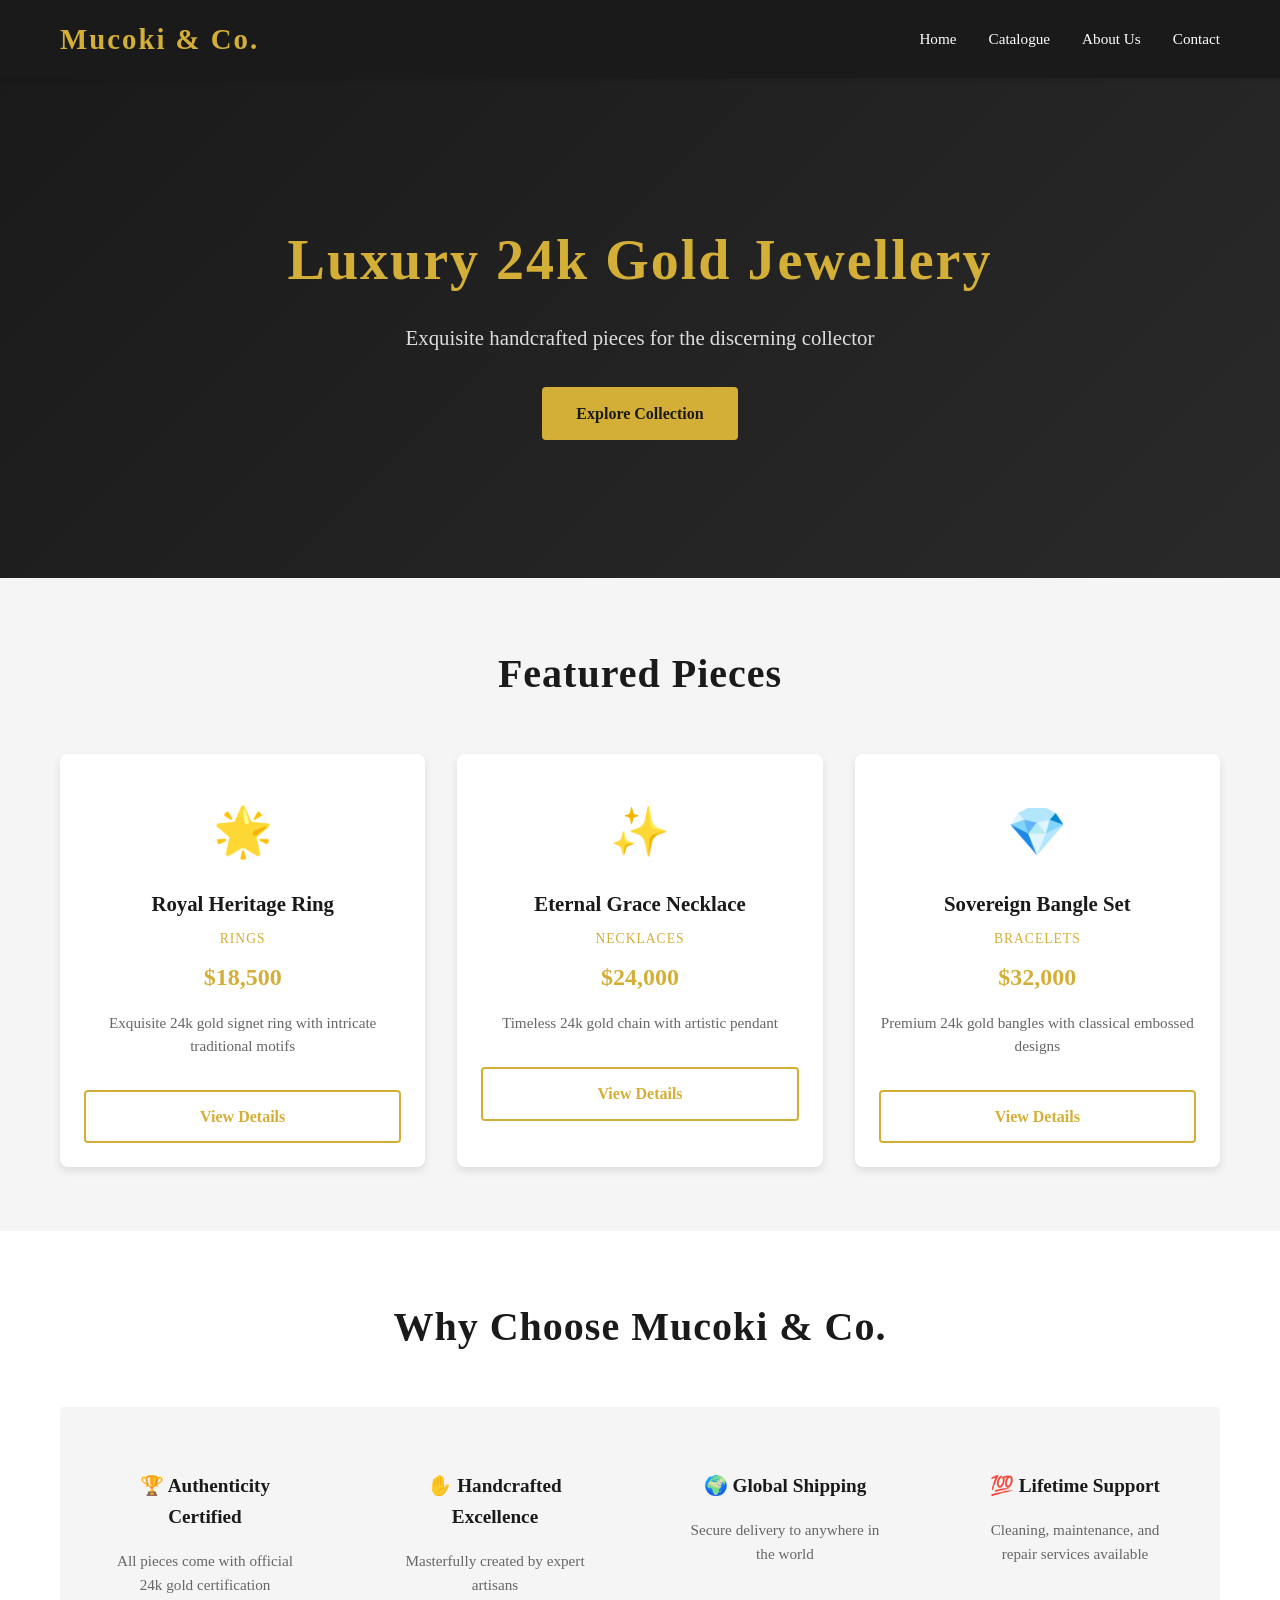
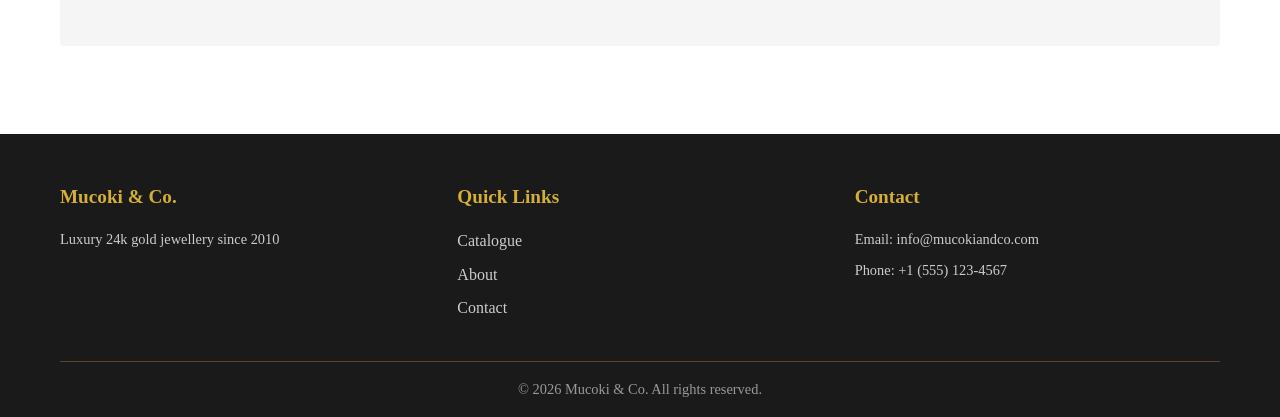
==== index.html @ f7173cbd "Initial 24k gold jewellery website - static HTML with Cloudflare Pages ready" ====
<!DOCTYPE html>
<html lang="en">
<head>
    <meta charset="UTF-8">
    <meta name="viewport" content="width=device-width, initial-scale=1.0">
    <title>Mucoki & Co. - Luxury 24k Gold Jewellery</title>
    <link rel="stylesheet" href="styles.css">
</head>
<body>
    <!-- Navigation -->
    <nav class="navbar">
        <div class="container">
            <div class="logo">Mucoki & Co.</div>
            <ul class="nav-links">
                <li><a href="index.html">Home</a></li>
                <li><a href="catalog.html">Catalogue</a></li>
                <li><a href="about.html">About Us</a></li>
                <li><a href="contact.html">Contact</a></li>
            </ul>
        </div>
    </nav>

    <!-- Hero Section -->
    <section class="hero">
        <div class="hero-content">
            <h1>Luxury 24k Gold Jewellery</h1>
            <p>Exquisite handcrafted pieces for the discerning collector</p>
            <a href="catalog.html" class="btn btn-primary">Explore Collection</a>
        </div>
    </section>

    <!-- Featured Products -->
    <section class="featured">
        <div class="container">
            <h2>Featured Pieces</h2>
            <div class="products-grid">
                <div class="product-card">
                    <div class="product-image">🌟</div>
                    <h3>Royal Heritage Ring</h3>
                    <p class="product-category">Rings</p>
                    <p class="price">$18,500</p>
                    <p class="description">Exquisite 24k gold signet ring with intricate traditional motifs</p>
                    <a href="catalog.html#rings" class="btn btn-secondary">View Details</a>
                </div>
                <div class="product-card">
                    <div class="product-image">✨</div>
                    <h3>Eternal Grace Necklace</h3>
                    <p class="product-category">Necklaces</p>
                    <p class="price">$24,000</p>
                    <p class="description">Timeless 24k gold chain with artistic pendant</p>
                    <a href="catalog.html#necklaces" class="btn btn-secondary">View Details</a>
                </div>
                <div class="product-card">
                    <div class="product-image">💎</div>
                    <h3>Sovereign Bangle Set</h3>
                    <p class="product-category">Bracelets</p>
                    <p class="price">$32,000</p>
                    <p class="description">Premium 24k gold bangles with classical embossed designs</p>
                    <a href="catalog.html#bracelets" class="btn btn-secondary">View Details</a>
                </div>
            </div>
        </div>
    </section>

    <!-- Why Choose Us -->
    <section class="why-us">
        <div class="container">
            <h2>Why Choose Mucoki & Co.</h2>
            <div class="features">
                <div class="feature">
                    <h3>🏆 Authenticity Certified</h3>
                    <p>All pieces come with official 24k gold certification</p>
                </div>
                <div class="feature">
                    <h3>✋ Handcrafted Excellence</h3>
                    <p>Masterfully created by expert artisans</p>
                </div>
                <div class="feature">
                    <h3>🌍 Global Shipping</h3>
                    <p>Secure delivery to anywhere in the world</p>
                </div>
                <div class="feature">
                    <h3>💯 Lifetime Support</h3>
                    <p>Cleaning, maintenance, and repair services available</p>
                </div>
            </div>
        </div>
    </section>

    <!-- Footer -->
    <footer class="footer">
        <div class="container">
            <div class="footer-content">
                <div class="footer-section">
                    <h4>Mucoki & Co.</h4>
                    <p>Luxury 24k gold jewellery since 2010</p>
                </div>
                <div class="footer-section">
                    <h4>Quick Links</h4>
                    <ul>
                        <li><a href="catalog.html">Catalogue</a></li>
                        <li><a href="about.html">About</a></li>
                        <li><a href="contact.html">Contact</a></li>
                    </ul>
                </div>
                <div class="footer-section">
                    <h4>Contact</h4>
                    <p>Email: info@mucokiandco.com</p>
                    <p>Phone: +1 (555) 123-4567</p>
                </div>
            </div>
            <div class="footer-bottom">
                <p>&copy; 2026 Mucoki & Co. All rights reserved.</p>
            </div>
        </div>
    </footer>
</body>
</html>
---- styles.css ----
/* Global Styles */
* {
    margin: 0;
    padding: 0;
    box-sizing: border-box;
}

:root {
    --primary-color: #d4af37;
    --dark-color: #1a1a1a;
    --light-color: #f5f5f5;
    --accent-color: #8b7500;
    --text-color: #333;
    --border-color: #e0e0e0;
}

body {
    font-family: 'Georgia', 'Garamond', serif;
    color: var(--text-color);
    line-height: 1.6;
    background-color: #fff;
}

html {
    scroll-behavior: smooth;
}

.container {
    max-width: 1200px;
    margin: 0 auto;
    padding: 0 20px;
}

/* Navigation */
.navbar {
    background-color: var(--dark-color);
    color: white;
    padding: 1rem 0;
    position: sticky;
    top: 0;
    z-index: 1000;
    box-shadow: 0 2px 5px rgba(0,0,0,0.1);
}

.navbar .container {
    display: flex;
    justify-content: space-between;
    align-items: center;
}

.logo {
    font-size: 1.8rem;
    font-weight: bold;
    color: var(--primary-color);
    letter-spacing: 2px;
}

.nav-links {
    display: flex;
    list-style: none;
    gap: 2rem;
}

.nav-links a {
    color: white;
    text-decoration: none;
    transition: color 0.3s ease;
    font-size: 0.95rem;
}

.nav-links a:hover {
    color: var(--primary-color);
}

/* Hero Section */
.hero {
    background: linear-gradient(135deg, var(--dark-color) 0%, #2a2a2a 100%);
    color: white;
    padding: 8rem 2rem;
    text-align: center;
    min-height: 500px;
    display: flex;
    align-items: center;
    justify-content: center;
}

.hero-content h1 {
    font-size: 3.5rem;
    margin-bottom: 1rem;
    color: var(--primary-color);
    letter-spacing: 2px;
}

.hero-content p {
    font-size: 1.3rem;
    margin-bottom: 2rem;
    color: #ddd;
}

/* Buttons */
.btn {
    display: inline-block;
    padding: 0.75rem 2rem;
    border: 2px solid var(--primary-color);
    text-decoration: none;
    border-radius: 4px;
    transition: all 0.3s ease;
    font-weight: bold;
    cursor: pointer;
    font-family: inherit;
    font-size: 1rem;
}

.btn-primary {
    background-color: var(--primary-color);
    color: var(--dark-color);
}

.btn-primary:hover {
    background-color: var(--accent-color);
    border-color: var(--accent-color);
    transform: translateY(-2px);
    box-shadow: 0 5px 15px rgba(212, 175, 55, 0.3);
}

.btn-secondary {
    background-color: transparent;
    color: var(--primary-color);
}

.btn-secondary:hover {
    background-color: var(--primary-color);
    color: var(--dark-color);
}

/* Featured Section */
.featured {
    padding: 4rem 0;
    background-color: var(--light-color);
}

.featured h2 {
    text-align: center;
    font-size: 2.5rem;
    margin-bottom: 3rem;
    color: var(--dark-color);
    letter-spacing: 1px;
}

.products-grid {
    display: grid;
    grid-template-columns: repeat(auto-fit, minmax(280px, 1fr));
    gap: 2rem;
}

.product-card {
    background: white;
    border-radius: 8px;
    overflow: hidden;
    box-shadow: 0 4px 8px rgba(0,0,0,0.1);
    transition: transform 0.3s ease, box-shadow 0.3s ease;
    padding: 1.5rem;
    text-align: center;
}

.product-card:hover {
    transform: translateY(-5px);
    box-shadow: 0 8px 20px rgba(212, 175, 55, 0.2);
}

.product-image {
    font-size: 3rem;
    margin: 1rem 0;
}

.product-image-lg {
    font-size: 5rem;
    margin: 1.5rem 0;
}

.product-card h3 {
    font-size: 1.3rem;
    margin: 1rem 0 0.5rem;
    color: var(--dark-color);
}

.product-category {
    color: var(--primary-color);
    font-size: 0.85rem;
    margin-bottom: 0.5rem;
    text-transform: uppercase;
    letter-spacing: 1px;
}

.price {
    font-size: 1.5rem;
    color: var(--primary-color);
    font-weight: bold;
    margin: 0.5rem 0;
}

.description {
    color: #666;
    font-size: 0.95rem;
    margin: 1rem 0;
    line-height: 1.5;
}

.product-card .btn {
    margin-top: 1rem;
    width: 100%;
}

/* Products Grid - Detailed */
.product-card-detailed {
    background: white;
    border-radius: 8px;
    overflow: hidden;
    box-shadow: 0 4px 8px rgba(0,0,0,0.1);
    padding: 2rem;
    text-align: center;
    transition: transform 0.3s ease, box-shadow 0.3s ease;
}

.product-card-detailed:hover {
    transform: translateY(-5px);
    box-shadow: 0 8px 20px rgba(212, 175, 55, 0.2);
}

.product-card-detailed h3 {
    font-size: 1.4rem;
    margin: 1rem 0 0.5rem;
    color: var(--dark-color);
}

.product-card-detailed .price {
    font-size: 1.8rem;
    margin: 0.5rem 0 1rem;
}

.product-card-detailed .description {
    color: #666;
    margin: 1rem 0;
    font-size: 0.95rem;
}

.features {
    list-style: none;
    text-align: left;
    margin: 1.5rem 0;
    background-color: var(--light-color);
    padding: 1rem;
    border-radius: 4px;
}

.features li {
    padding: 0.5rem 0;
    color: #555;
    border-bottom: 1px solid var(--border-color);
}

.features li:last-child {
    border-bottom: none;
}

.features li:before {
    content: "✓ ";
    color: var(--primary-color);
    font-weight: bold;
    margin-right: 0.5rem;
}

.product-card-detailed .btn {
    margin-top: 1.5rem;
    width: 100%;
}

/* Why Us Section */
.why-us {
    padding: 4rem 0;
    background: white;
}

.why-us h2 {
    text-align: center;
    font-size: 2.5rem;
    margin-bottom: 3rem;
    color: var(--dark-color);
    letter-spacing: 1px;
}

.features {
    display: grid;
    grid-template-columns: repeat(auto-fit, minmax(250px, 1fr));
    gap: 2rem;
}

.feature {
    text-align: center;
    padding: 2rem;
    background-color: var(--light-color);
    border-radius: 8px;
    transition: transform 0.3s ease;
}

.feature:hover {
    transform: translateY(-5px);
}

.feature h3 {
    font-size: 1.2rem;
    margin: 1rem 0;
    color: var(--dark-color);
}

.feature p {
    color: #666;
    font-size: 0.95rem;
}

/* Page Header */
.page-header {
    background: linear-gradient(135deg, var(--dark-color) 0%, #2a2a2a 100%);
    color: white;
    padding: 3rem 2rem;
    text-align: center;
}

.page-header h1 {
    font-size: 2.5rem;
    margin-bottom: 0.5rem;
    color: var(--primary-color);
    letter-spacing: 2px;
}

.page-header p {
    font-size: 1.1rem;
    color: #ddd;
}

/* Category Filter */
.category-filter {
    display: flex;
    justify-content: center;
    gap: 1rem;
    flex-wrap: wrap;
    padding: 2rem 0;
    margin: 2rem 0;
}

.filter-btn {
    padding: 0.75rem 1.5rem;
    background-color: white;
    color: var(--dark-color);
    text-decoration: none;
    border: 2px solid var(--primary-color);
    border-radius: 4px;
    transition: all 0.3s ease;
    font-weight: bold;
}

.filter-btn:hover {
    background-color: var(--primary-color);
    color: white;
}

/* Category Section */
.category-section {
    padding: 3rem 0;
    border-top: 2px solid var(--light-color);
}

.category-section h2 {
    font-size: 2rem;
    margin-bottom: 2rem;
    color: var(--dark-color);
    letter-spacing: 1px;
    border-bottom: 2px solid var(--primary-color);
    padding-bottom: 1rem;
}

/* About Section */
.about-section {
    padding: 3rem 0;
}

.about-content {
    max-width: 900px;
    margin: 0 auto;
}

.about-content h2 {
    font-size: 2.2rem;
    margin-bottom: 1.5rem;
    color: var(--dark-color);
}

.about-content p {
    font-size: 1.05rem;
    color: #555;
    margin-bottom: 1.5rem;
    line-height: 1.8;
}

/* Mission Section */
.mission-section {
    background-color: var(--light-color);
    padding: 3rem 0;
}

.mission-section h2 {
    text-align: center;
    font-size: 2.2rem;
    margin-bottom: 2rem;
    color: var(--dark-color);
}

.mission-grid {
    display: grid;
    grid-template-columns: repeat(auto-fit, minmax(250px, 1fr));
    gap: 2rem;
}

.mission-item {
    background: white;
    padding: 2rem;
    border-radius: 8px;
    text-align: center;
    box-shadow: 0 4px 8px rgba(0,0,0,0.1);
}

.mission-item h3 {
    font-size: 1.3rem;
    margin: 1rem 0;
    color: var(--dark-color);
}

.mission-item p {
    color: #666;
    font-size: 0.95rem;
}

/* Process Section */
.process-section {
    padding: 3rem 0;
}

.process-section h2 {
    text-align: center;
    font-size: 2.2rem;
    margin-bottom: 2rem;
    color: var(--dark-color);
}

.process-steps {
    display: grid;
    grid-template-columns: repeat(auto-fit, minmax(200px, 1fr));
    gap: 2rem;
}

.step {
    text-align: center;
}

.step-number {
    display: inline-flex;
    align-items: center;
    justify-content: center;
    width: 50px;
    height: 50px;
    background-color: var(--primary-color);
    color: white;
    border-radius: 50%;
    font-size: 1.5rem;
    font-weight: bold;
    margin-bottom: 1rem;
}

.step h3 {
    font-size: 1.1rem;
    margin-bottom: 0.5rem;
    color: var(--dark-color);
}

.step p {
    color: #666;
    font-size: 0.9rem;
}

/* Values Section */
.values-section {
    background-color: var(--light-color);
    padding: 3rem 0;
}

.values-section h2 {
    text-align: center;
    font-size: 2.2rem;
    margin-bottom: 2rem;
    color: var(--dark-color);
}

.values-grid {
    display: grid;
    grid-template-columns: repeat(auto-fit, minmax(250px, 1fr));
    gap: 2rem;
}

.value-card {
    background: white;
    padding: 2rem;
    border-radius: 8px;
    box-shadow: 0 4px 8px rgba(0,0,0,0.1);
}

.value-card h3 {
    font-size: 1.2rem;
    margin-bottom: 1rem;
    color: var(--primary-color);
}

.value-card p {
    color: #666;
    font-size: 0.95rem;
    line-height: 1.6;
}

/* CTA Section */
.cta-section {
    background: linear-gradient(135deg, var(--dark-color) 0%, #2a2a2a 100%);
    color: white;
    padding: 3rem 2rem;
    text-align: center;
}

.cta-section h2 {
    font-size: 2rem;
    margin-bottom: 1rem;
    color: var(--primary-color);
}

.cta-section p {
    font-size: 1.1rem;
    margin-bottom: 2rem;
    color: #ddd;
}

/* Contact Section */
.contact-section {
    padding: 3rem 0;
}

.contact-grid {
    display: grid;
    grid-template-columns: 1fr 1fr;
    gap: 3rem;
}

.contact-form h2,
.contact-info h2 {
    font-size: 1.8rem;
    margin-bottom: 1.5rem;
    color: var(--dark-color);
}

.form-group {
    margin-bottom: 1.5rem;
}

.form-group label {
    display: block;
    margin-bottom: 0.5rem;
    font-weight: bold;
    color: var(--dark-color);
}

.form-group input,
.form-group select,
.form-group textarea {
    width: 100%;
    padding: 0.75rem;
    border: 1px solid var(--border-color);
    border-radius: 4px;
    font-family: inherit;
    font-size: 1rem;
}

.form-group textarea {
    resize: vertical;
}

.form-group input:focus,
.form-group select:focus,
.form-group textarea:focus {
    outline: none;
    border-color: var(--primary-color);
    box-shadow: 0 0 5px rgba(212, 175, 55, 0.3);
}

.contact-info .info-block {
    margin-bottom: 2rem;
    padding: 1.5rem;
    background-color: var(--light-color);
    border-radius: 8px;
}

.contact-info .info-block h3 {
    font-size: 1.1rem;
    margin-bottom: 0.5rem;
    color: var(--primary-color);
}

.contact-info .info-block p {
    color: #666;
    font-size: 0.95rem;
    margin-bottom: 0.3rem;
}

.contact-info .info-block a {
    color: var(--primary-color);
    text-decoration: none;
}

.contact-info .info-block a:hover {
    text-decoration: underline;
}

/* FAQ Section */
.faq-section {
    background-color: var(--light-color);
    padding: 3rem 0;
}

.faq-section h2 {
    text-align: center;
    font-size: 2.2rem;
    margin-bottom: 2rem;
    color: var(--dark-color);
}

.faq-grid {
    display: grid;
    grid-template-columns: repeat(auto-fit, minmax(300px, 1fr));
    gap: 2rem;
}

.faq-item {
    background: white;
    padding: 1.5rem;
    border-radius: 8px;
    box-shadow: 0 4px 8px rgba(0,0,0,0.1);
}

.faq-item h3 {
    font-size: 1.05rem;
    margin-bottom: 0.75rem;
    color: var(--primary-color);
}

.faq-item p {
    color: #666;
    font-size: 0.9rem;
    line-height: 1.6;
}

/* Footer */
.footer {
    background-color: var(--dark-color);
    color: white;
    padding: 3rem 0 1rem;
}

.footer-content {
    display: grid;
    grid-template-columns: repeat(auto-fit, minmax(250px, 1fr));
    gap: 2rem;
    margin-bottom: 2rem;
}

.footer-section h4 {
    font-size: 1.2rem;
    margin-bottom: 1rem;
    color: var(--primary-color);
}

.footer-section p {
    color: #ccc;
    font-size: 0.9rem;
    margin-bottom: 0.5rem;
}

.footer-section ul {
    list-style: none;
}

.footer-section ul li {
    margin-bottom: 0.5rem;
}

.footer-section ul li a {
    color: #ccc;
    text-decoration: none;
    transition: color 0.3s ease;
}

.footer-section ul li a:hover {
    color: var(--primary-color);
}

.footer-bottom {
    border-top: 1px solid rgba(212, 175, 55, 0.3);
    padding-top: 1rem;
    text-align: center;
    color: #999;
    font-size: 0.9rem;
}

/* Responsive Design */
@media (max-width: 768px) {
    .nav-links {
        gap: 1rem;
    }

    .hero-content h1 {
        font-size: 2rem;
    }

    .hero-content p {
        font-size: 1rem;
    }

    .featured h2,
    .mission-section h2,
    .process-section h2,
    .values-section h2,
    .faq-section h2 {
        font-size: 2rem;
    }

    .products-grid {
        grid-template-columns: 1fr;
    }

    .contact-grid {
        grid-template-columns: 1fr;
    }

    .page-header h1 {
        font-size: 1.8rem;
    }

    .category-filter {
        gap: 0.5rem;
    }

    .filter-btn {
        padding: 0.5rem 1rem;
        font-size: 0.9rem;
    }
}

@media (max-width: 480px) {
    .navbar .container {
        flex-direction: column;
        gap: 1rem;
    }

    .nav-links {
        flex-direction: column;
        gap: 0.5rem;
        text-align: center;
    }

    .hero {
        padding: 4rem 1rem;
    }

    .hero-content h1 {
        font-size: 1.5rem;
    }

    .hero-content p {
        font-size: 0.9rem;
    }

    .category-filter {
        flex-direction: column;
    }

    .filter-btn {
        width: 100%;
    }
}
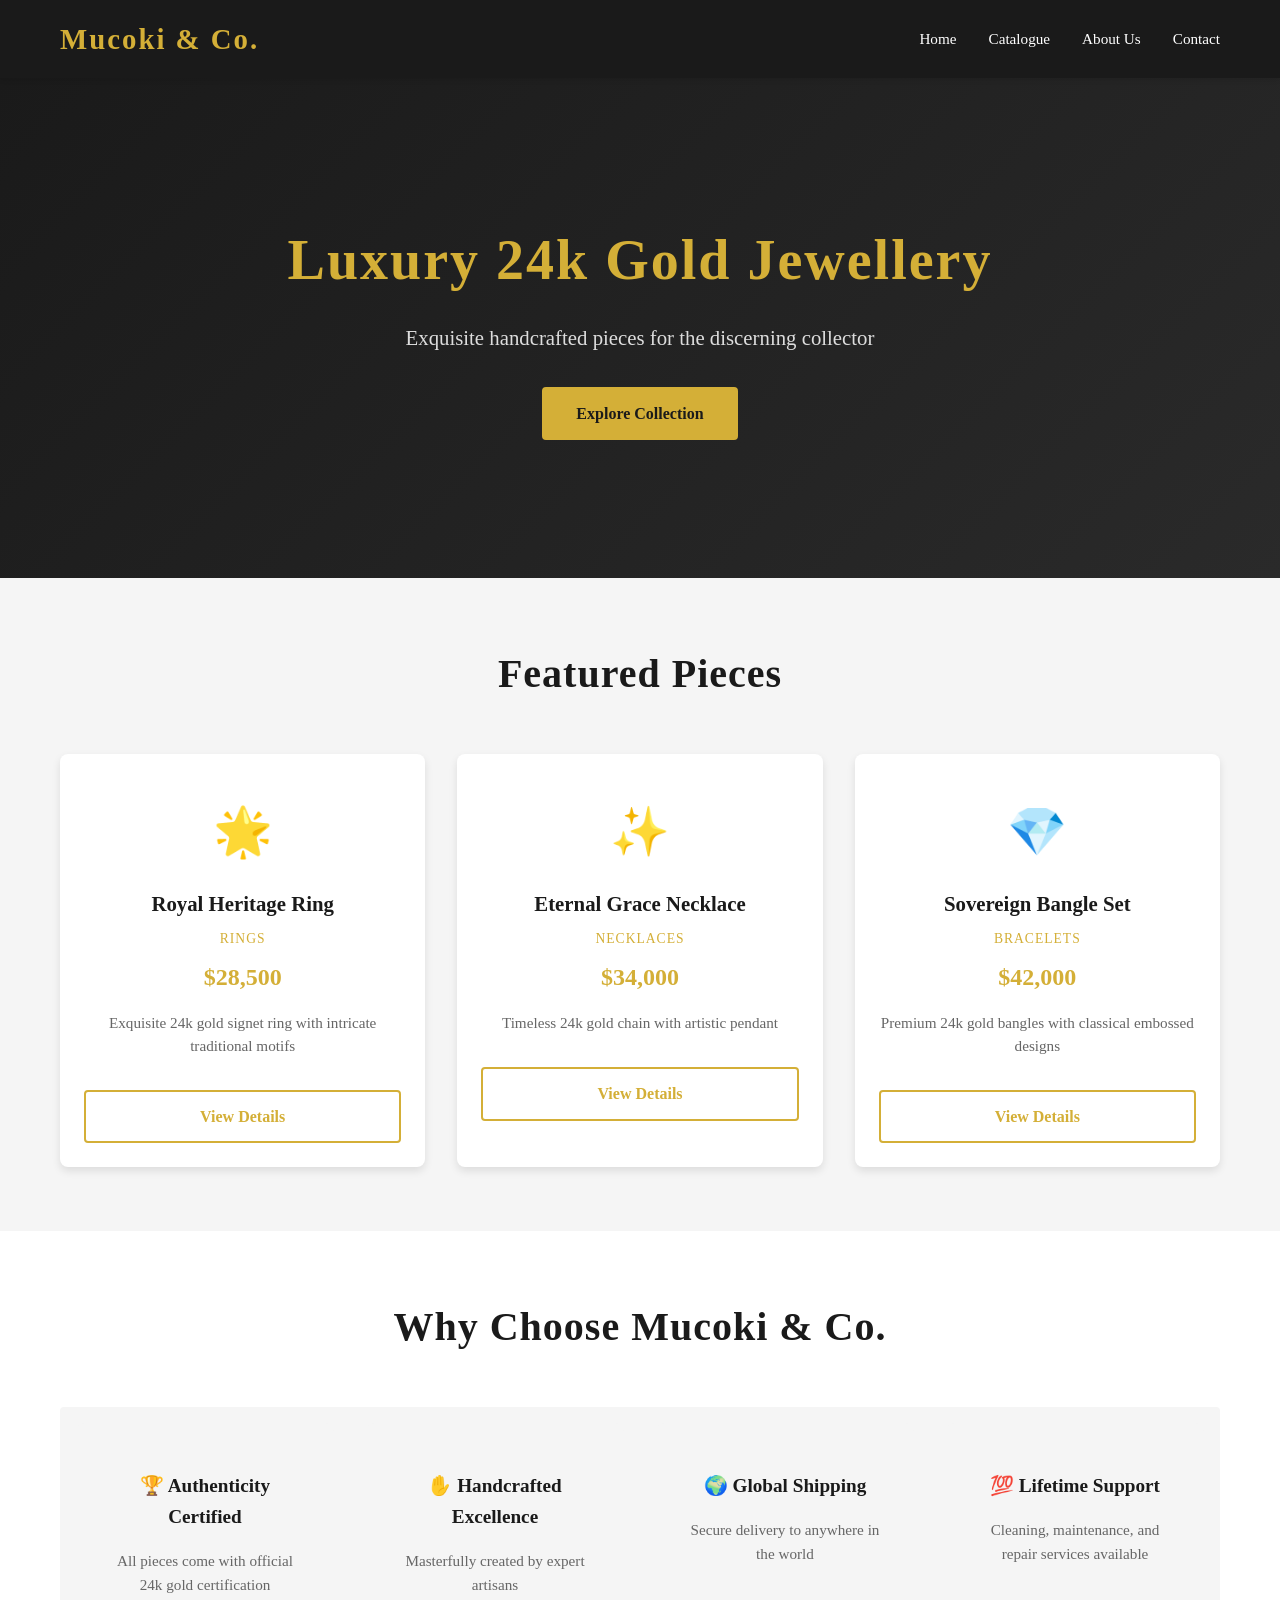
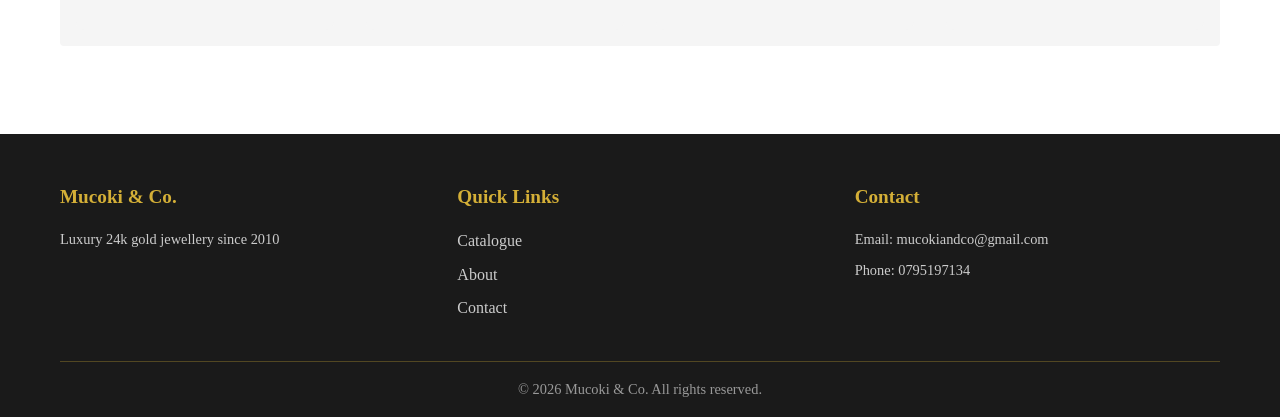
==== commit 84d629cf: "Update contact info and increase all product prices by $10,000" ====
--- a/index.html
+++ b/index.html
@@ -38,7 +38,7 @@
                     <div class="product-image">🌟</div>
                     <h3>Royal Heritage Ring</h3>
                     <p class="product-category">Rings</p>
-                    <p class="price">$18,500</p>
+                    <p class="price">$28,500</p>
                     <p class="description">Exquisite 24k gold signet ring with intricate traditional motifs</p>
                     <a href="catalog.html#rings" class="btn btn-secondary">View Details</a>
                 </div>
@@ -46,7 +46,7 @@
                     <div class="product-image">✨</div>
                     <h3>Eternal Grace Necklace</h3>
                     <p class="product-category">Necklaces</p>
-                    <p class="price">$24,000</p>
+                    <p class="price">$34,000</p>
                     <p class="description">Timeless 24k gold chain with artistic pendant</p>
                     <a href="catalog.html#necklaces" class="btn btn-secondary">View Details</a>
                 </div>
@@ -54,7 +54,7 @@
                     <div class="product-image">💎</div>
                     <h3>Sovereign Bangle Set</h3>
                     <p class="product-category">Bracelets</p>
-                    <p class="price">$32,000</p>
+                    <p class="price">$42,000</p>
                     <p class="description">Premium 24k gold bangles with classical embossed designs</p>
                     <a href="catalog.html#bracelets" class="btn btn-secondary">View Details</a>
                 </div>
@@ -105,8 +105,8 @@
                 </div>
                 <div class="footer-section">
                     <h4>Contact</h4>
-                    <p>Email: info@mucokiandco.com</p>
-                    <p>Phone: +1 (555) 123-4567</p>
+                    <p>Email: mucokiandco@gmail.com</p>
+                    <p>Phone: 0795197134</p>
                 </div>
             </div>
             <div class="footer-bottom">
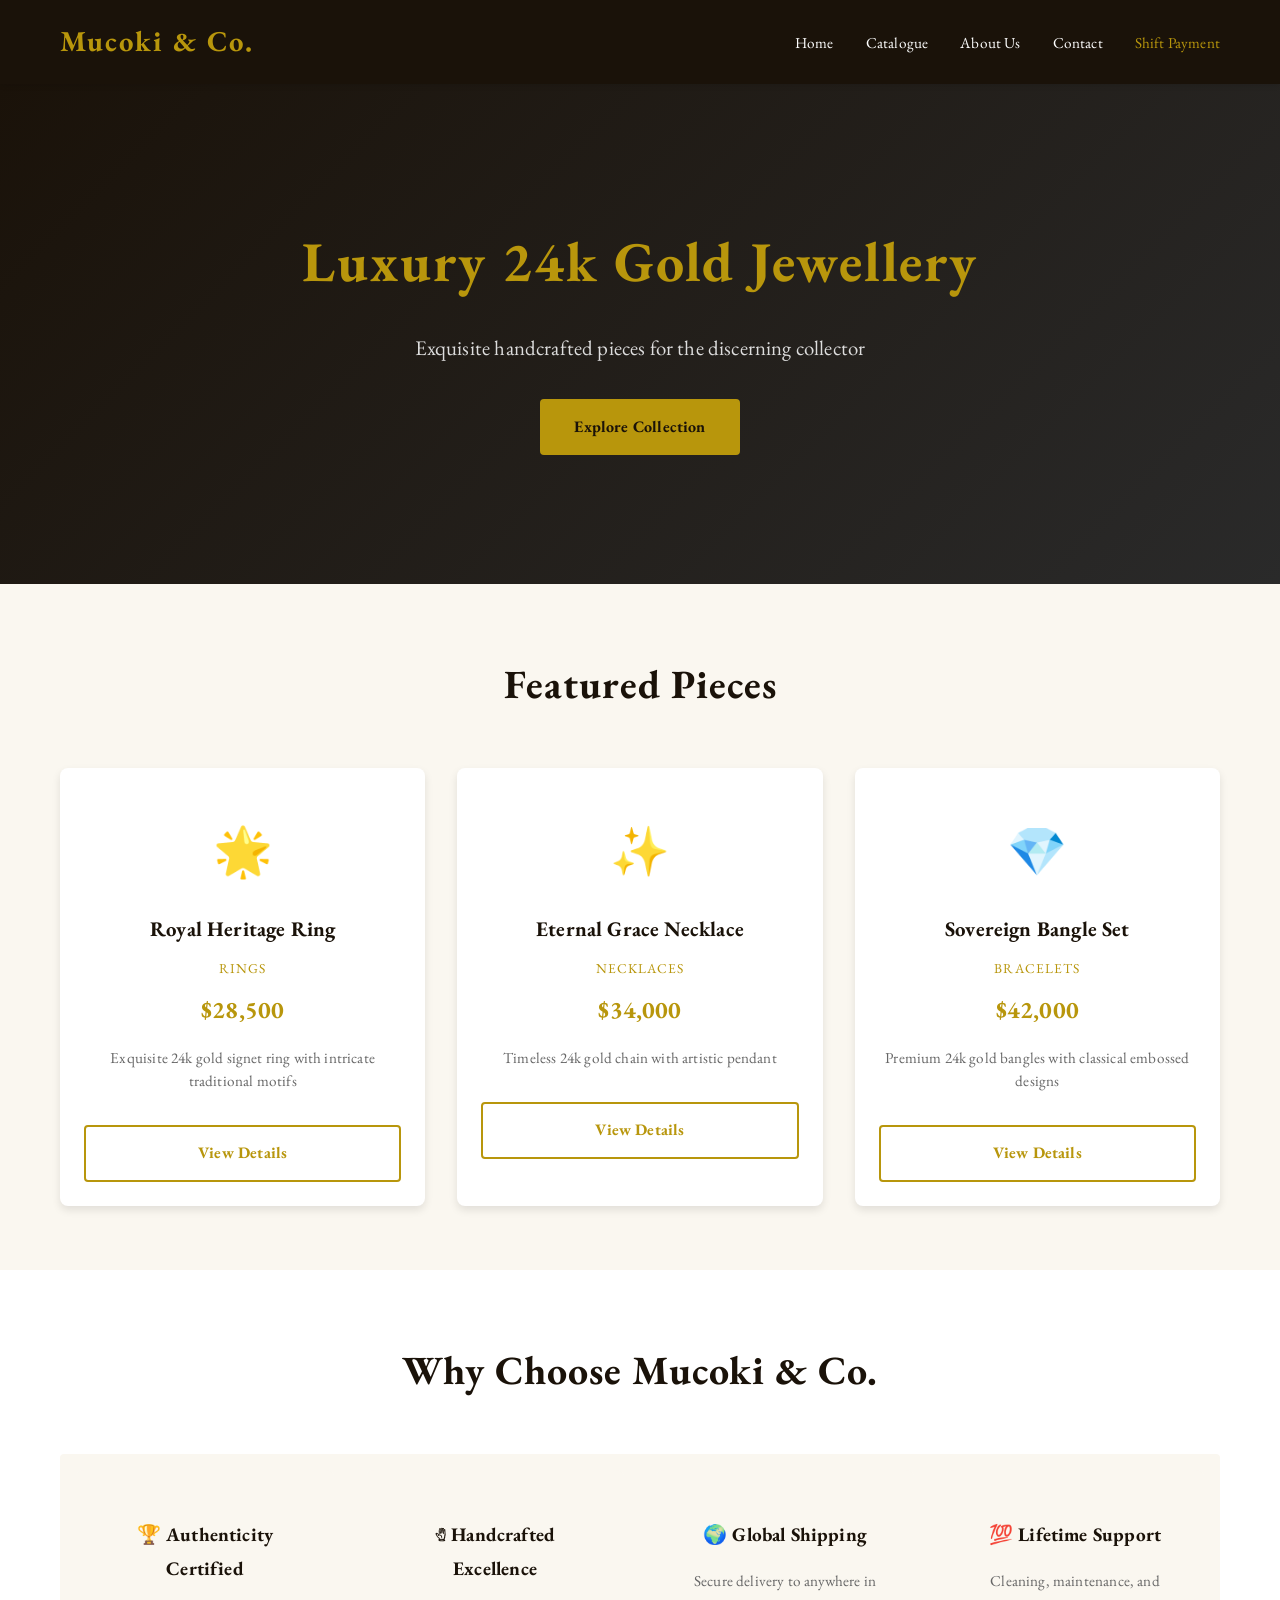
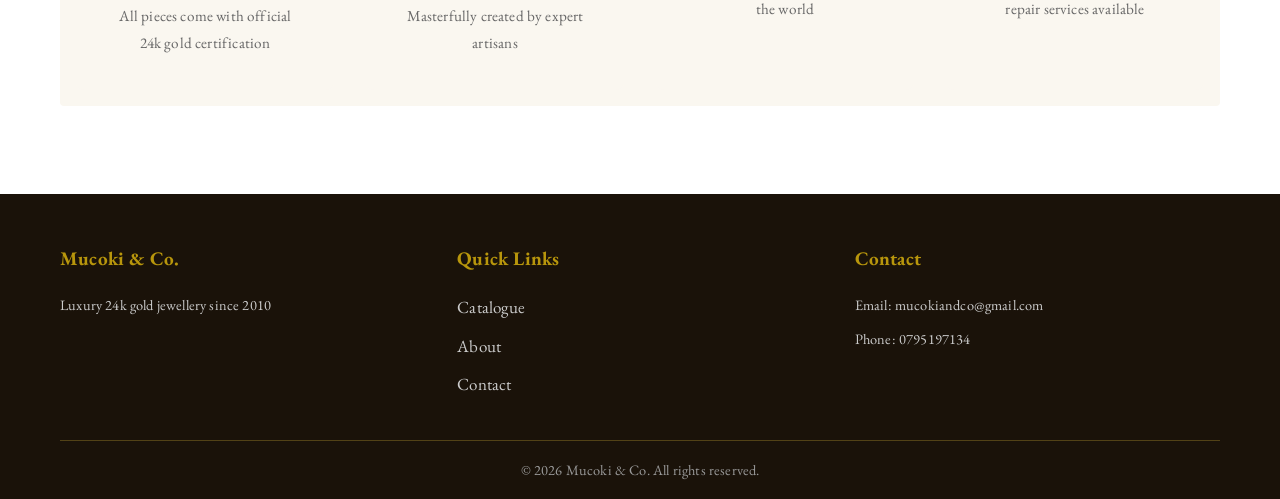
==== commit df6e6820: "Add shift payment bank transfer page" ====
--- a/index.html
+++ b/index.html
@@ -16,6 +16,7 @@
                 <li><a href="catalog.html">Catalogue</a></li>
                 <li><a href="about.html">About Us</a></li>
                 <li><a href="contact.html">Contact</a></li>
+                <li><a href="shift-payment.html" style="color: var(--primary-color);">Shift Payment</a></li>
             </ul>
         </div>
     </nav>
--- a/styles.css
+++ b/styles.css
@@ -1,3 +1,6 @@
+/* Import Garamond from Google Fonts */
+@import url('https://fonts.googleapis.com/css2?family=EB+Garamond:ital,wght@0,400;0,500;0,600;0,700;1,400;1,500&display=swap');
+
 /* Global Styles */
 * {
     margin: 0;
@@ -6,19 +9,27 @@
 }
 
 :root {
-    --primary-color: #d4af37;
-    --dark-color: #1a1a1a;
-    --light-color: #f5f5f5;
-    --accent-color: #8b7500;
-    --text-color: #333;
-    --border-color: #e0e0e0;
+    --primary-color: #b8960c;
+    --dark-color: #1a1209;
+    --light-color: #faf7f0;
+    --accent-color: #7a6200;
+    --text-color: #2c2416;
+    --border-color: #d6c89a;
+    --cream: #f5f0e8;
+    --warm-white: #fdfbf7;
 }
 
 body {
-    font-family: 'Georgia', 'Garamond', serif;
+    font-family: 'EB Garamond', 'Garamond', 'Georgia', serif;
     color: var(--text-color);
-    line-height: 1.6;
-    background-color: #fff;
+    line-height: 1.8;
+    background-color: var(--warm-white);
+    font-size: 17px;
+    letter-spacing: 0.01em;
+}
+
+html {
+    scroll-behavior: smooth;
 }
 
 html {
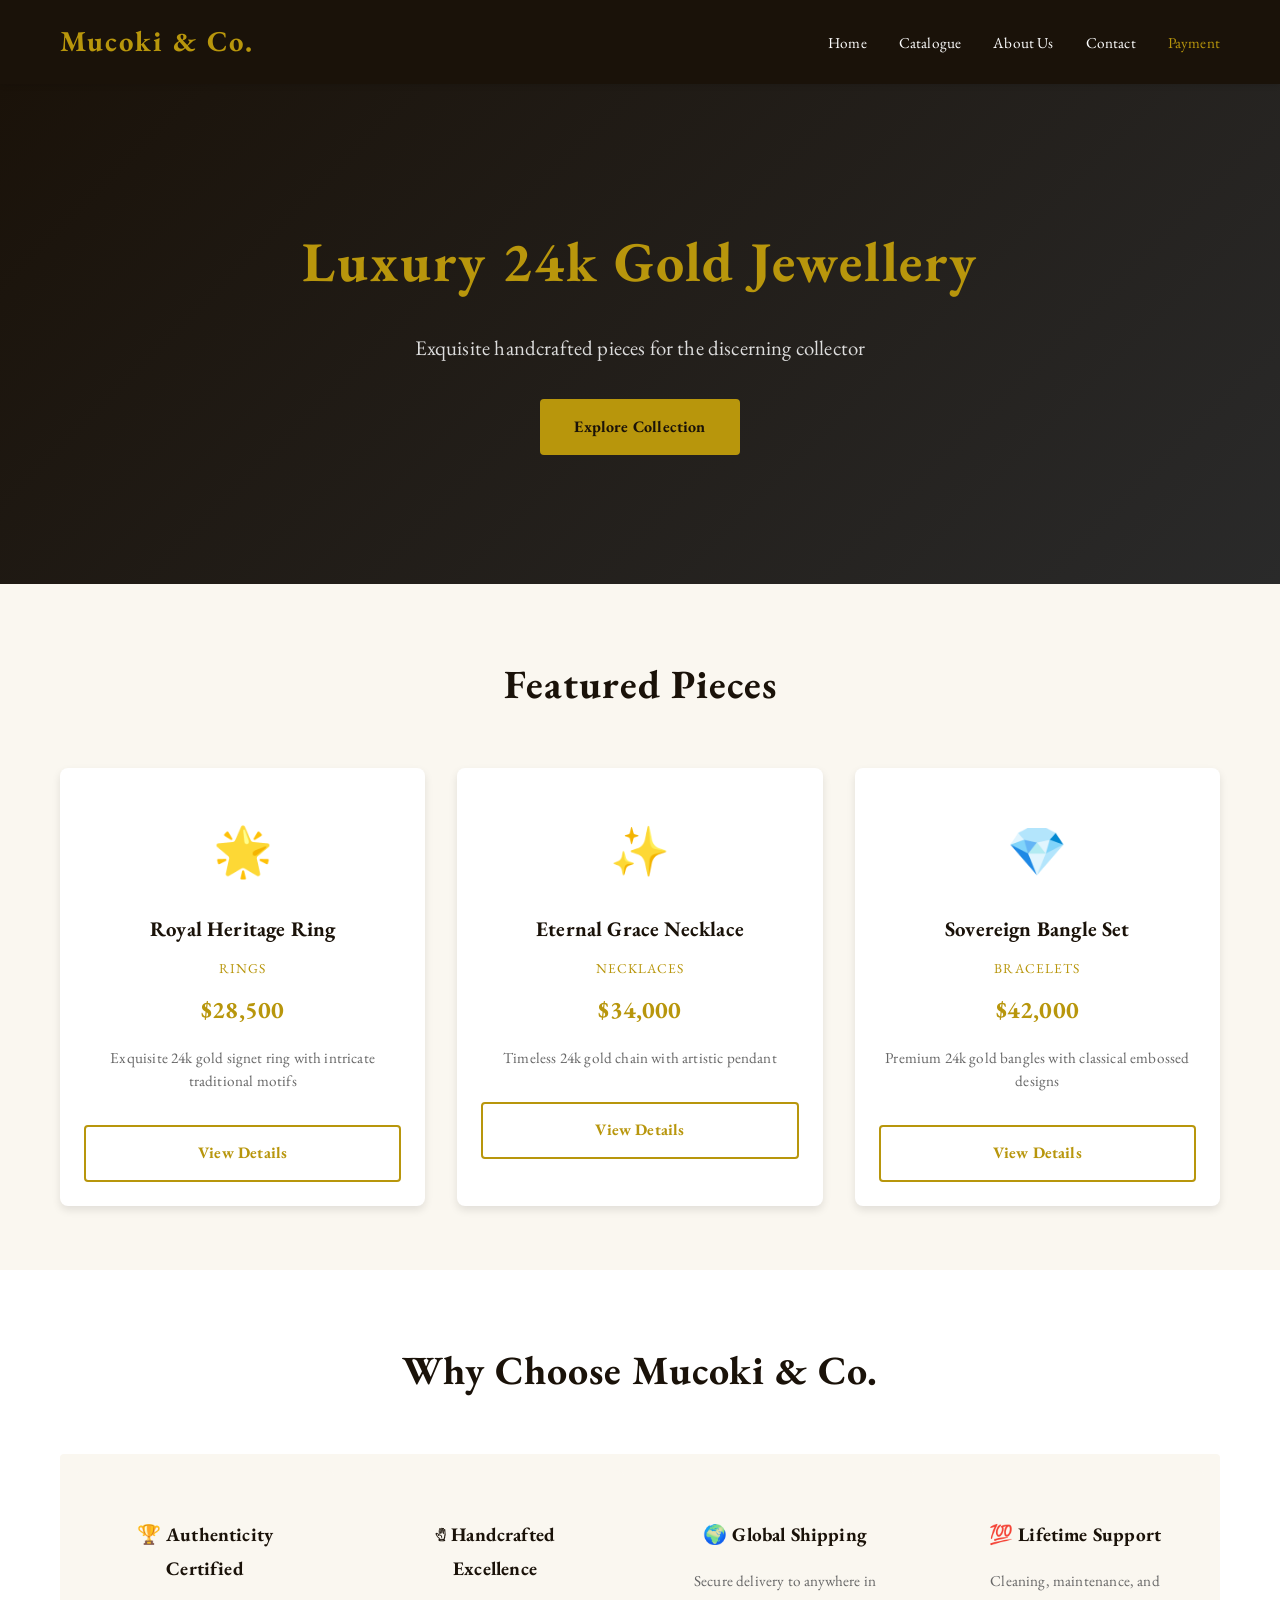
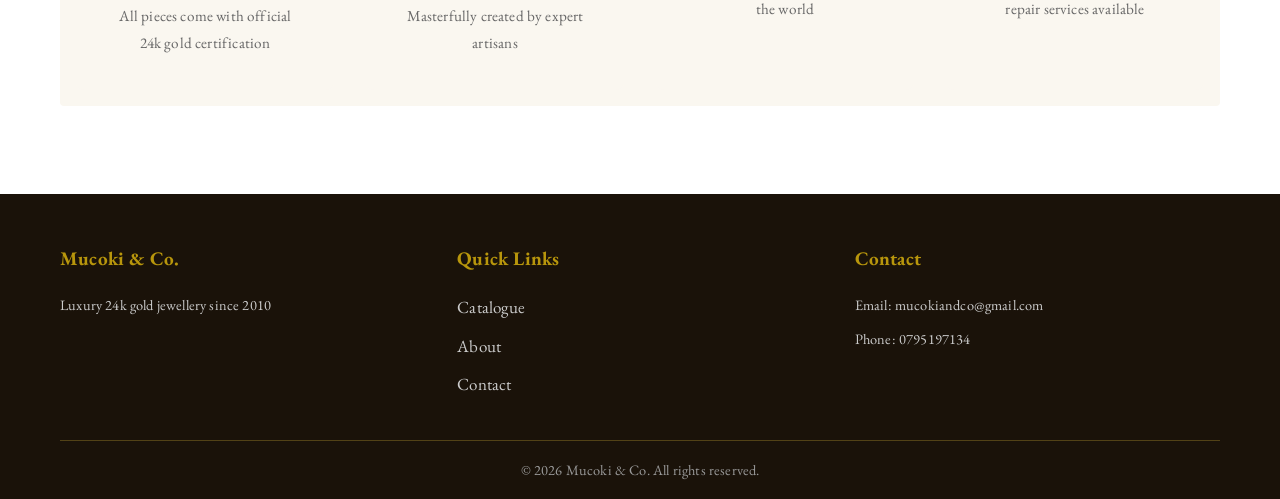
==== commit 22f2e156: "Remove word 'shift' from payment page and nav links" ====
--- a/index.html
+++ b/index.html
@@ -16,7 +16,7 @@
                 <li><a href="catalog.html">Catalogue</a></li>
                 <li><a href="about.html">About Us</a></li>
                 <li><a href="contact.html">Contact</a></li>
-                <li><a href="shift-payment.html" style="color: var(--primary-color);">Shift Payment</a></li>
+                <li><a href="shift-payment.html" style="color: var(--primary-color);">Payment</a></li>
             </ul>
         </div>
     </nav>
